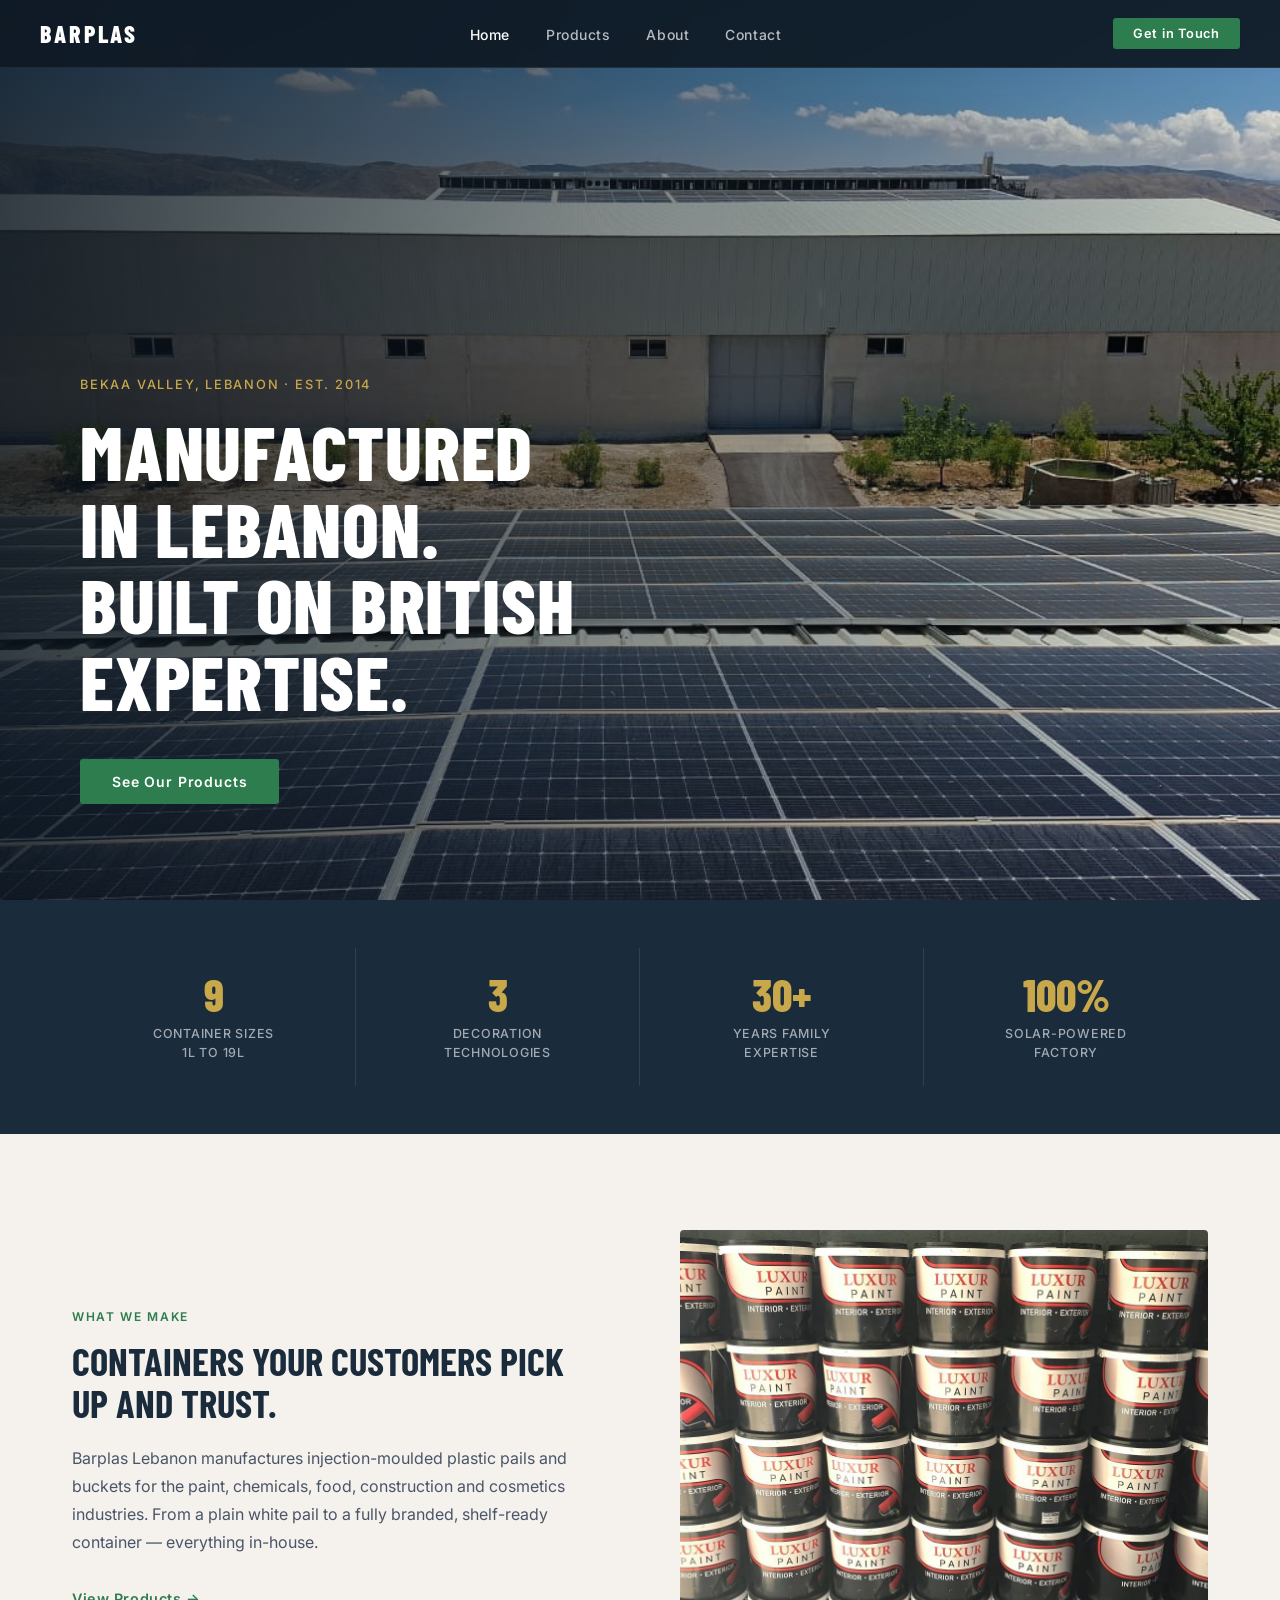
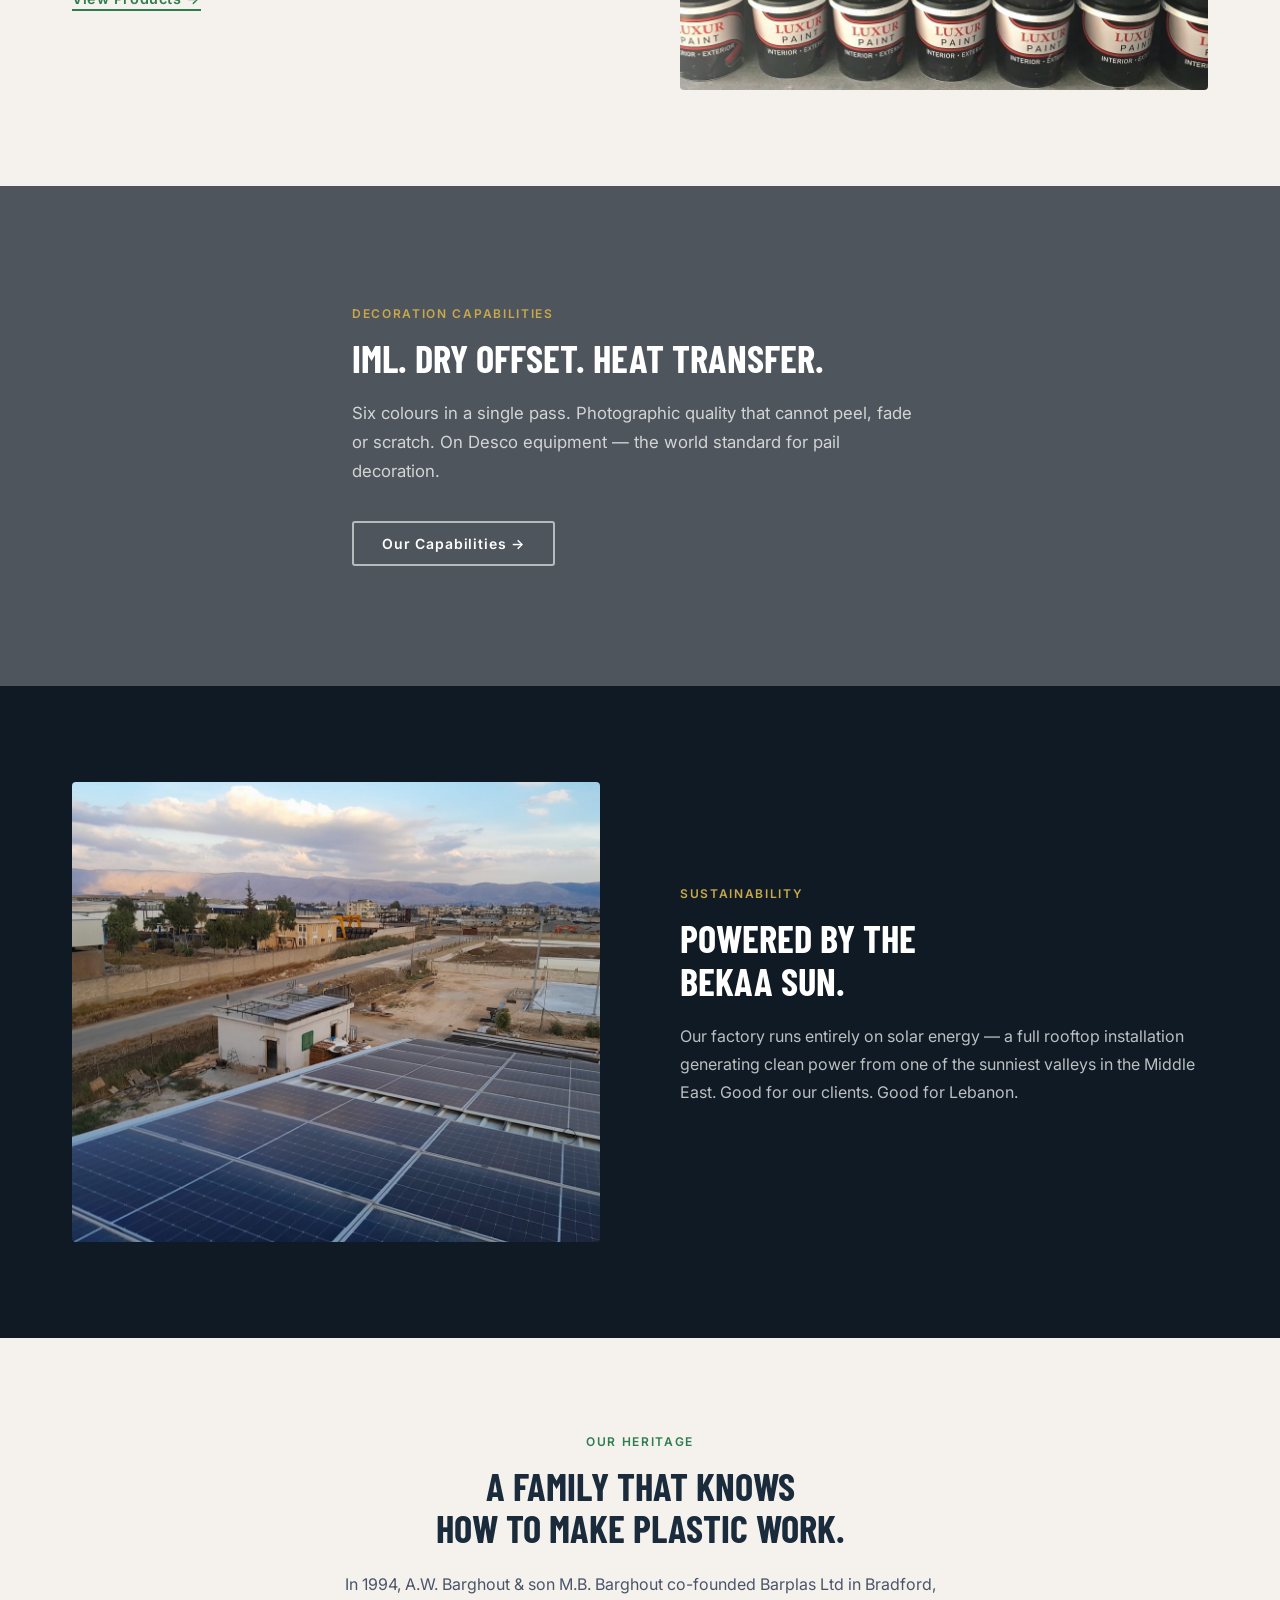
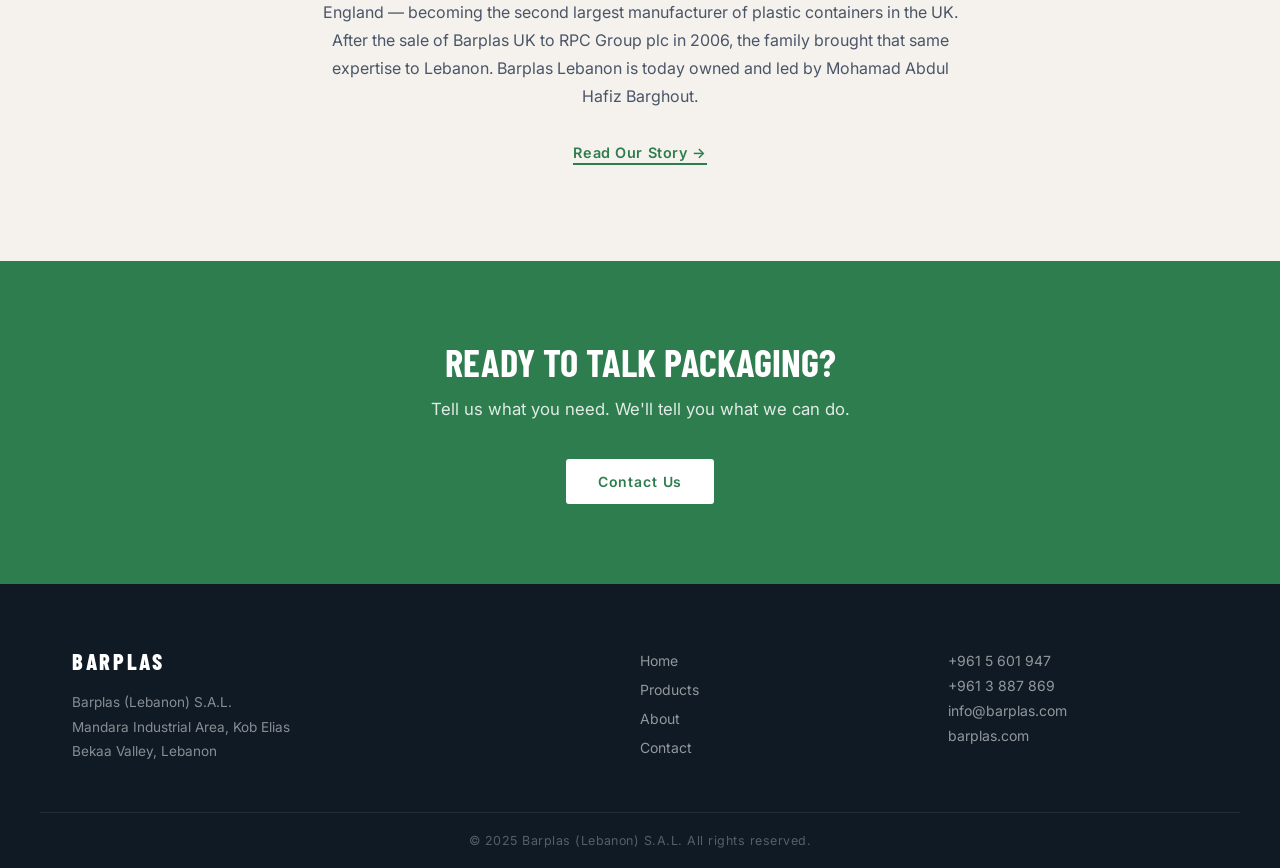
==== index.html @ 3b6a8832 "Initial deploy — Barplas Lebanon static site" ====
<!DOCTYPE html>
<html lang="en">
<head>
  <meta charset="UTF-8">
  <meta name="viewport" content="width=device-width, initial-scale=1.0">
  <title>Barplas Lebanon — Plastic Packaging Manufacturer</title>
  <meta name="description" content="Barplas Lebanon manufactures injection-moulded plastic pails and buckets for the paint, chemicals, food and construction industries. Bekaa Valley, Lebanon.">
  <link rel="preconnect" href="https://fonts.googleapis.com">
  <link href="https://fonts.googleapis.com/css2?family=Barlow+Condensed:wght@400;600;700;800&family=Inter:wght@300;400;500;600&display=swap" rel="stylesheet">
  <link rel="stylesheet" href="style.css">
</head>
<body>

  <!-- NAV -->
  <nav class="nav">
    <a href="index.html" class="nav-logo">BARPLAS</a>
    <ul class="nav-links">
      <li><a href="index.html" class="active">Home</a></li>
      <li><a href="products.html">Products</a></li>
      <li><a href="about.html">About</a></li>
      <li><a href="contact.html">Contact</a></li>
    </ul>
    <a href="contact.html" class="nav-cta">Get in Touch</a>
  </nav>

  <!-- HERO -->
  <section class="hero" style="background-image: url('factory-exterior.jpeg');">
    <div class="hero-overlay"></div>
    <div class="hero-content">
      <p class="hero-eyebrow">Bekaa Valley, Lebanon · Est. 2014</p>
      <h1 class="hero-headline">Manufactured<br>in Lebanon.<br>Built on British<br>expertise.</h1>
      <a href="products.html" class="btn-primary">See Our Products</a>
    </div>
  </section>

  <!-- INTRO STRIP -->
  <section class="intro-strip">
    <div class="container intro-grid">
      <div class="intro-stat">
        <span class="stat-number">9</span>
        <span class="stat-label">Container sizes<br>1L to 19L</span>
      </div>
      <div class="intro-stat">
        <span class="stat-number">3</span>
        <span class="stat-label">Decoration<br>technologies</span>
      </div>
      <div class="intro-stat">
        <span class="stat-number">30+</span>
        <span class="stat-label">Years family<br>expertise</span>
      </div>
      <div class="intro-stat">
        <span class="stat-number">100%</span>
        <span class="stat-label">Solar-powered<br>factory</span>
      </div>
    </div>
  </section>

  <!-- WHAT WE MAKE -->
  <section class="section-light">
    <div class="container two-col">
      <div class="col-text">
        <p class="eyebrow">What We Make</p>
        <h2>Containers your customers pick up and trust.</h2>
        <p class="body-text">Barplas Lebanon manufactures injection-moulded plastic pails and buckets for the paint, chemicals, food, construction and cosmetics industries. From a plain white pail to a fully branded, shelf-ready container — everything in-house.</p>
        <a href="products.html" class="btn-secondary">View Products →</a>
      </div>
      <div class="col-image">
        <img src="luxur-wall.png" alt="Luxur Paint branded pails — Barplas Lebanon">
      </div>
    </div>
  </section>

  <!-- FULL BLEED PRODUCT -->
  <section class="full-bleed" style="background-image: url('bekaa-panoramic.jpeg');">
    <div class="full-bleed-overlay"></div>
    <div class="full-bleed-content container">
      <p class="eyebrow eyebrow-light">Decoration Capabilities</p>
      <h2 class="headline-light">IML. Dry Offset. Heat Transfer.</h2>
      <p class="subline-light">Six colours in a single pass. Photographic quality that cannot peel, fade or scratch. On Desco equipment — the world standard for pail decoration.</p>
      <a href="products.html" class="btn-outline">Our Capabilities →</a>
    </div>
  </section>

  <!-- GREEN ENERGY -->
  <section class="section-dark">
    <div class="container two-col two-col-reverse">
      <div class="col-text">
        <p class="eyebrow eyebrow-green">Sustainability</p>
        <h2 class="headline-light">Powered by the<br>Bekaa sun.</h2>
        <p class="body-text body-light">Our factory runs entirely on solar energy — a full rooftop installation generating clean power from one of the sunniest valleys in the Middle East. Good for our clients. Good for Lebanon.</p>
      </div>
      <div class="col-image">
        <img src="solar-dusk.jpeg" alt="Solar panels on Barplas Lebanon factory roof">
      </div>
    </div>
  </section>

  <!-- HERITAGE -->
  <section class="section-light">
    <div class="container heritage-block">
      <p class="eyebrow">Our Heritage</p>
      <h2>A family that knows<br>how to make plastic work.</h2>
      <p class="body-text heritage-text">In 1994, A.W. Barghout & son M.B. Barghout co-founded Barplas Ltd in Bradford, England — becoming the second largest manufacturer of plastic containers in the UK. After the sale of Barplas UK to RPC Group plc in 2006, the family brought that same expertise to Lebanon. Barplas Lebanon is today owned and led by Mohamad Abdul Hafiz Barghout.</p>
      <a href="about.html" class="btn-secondary">Read Our Story →</a>
    </div>
  </section>

  <!-- CONTACT CTA -->
  <section class="cta-section">
    <div class="container cta-inner">
      <h2 class="headline-light">Ready to talk packaging?</h2>
      <p class="subline-light">Tell us what you need. We'll tell you what we can do.</p>
      <a href="contact.html" class="btn-primary">Contact Us</a>
    </div>
  </section>

  <!-- FOOTER -->
  <footer class="footer">
    <div class="container footer-inner">
      <div class="footer-brand">
        <span class="footer-logo">BARPLAS</span>
        <p>Barplas (Lebanon) S.A.L.<br>Mandara Industrial Area, Kob Elias<br>Bekaa Valley, Lebanon</p>
      </div>
      <div class="footer-links">
        <a href="index.html">Home</a>
        <a href="products.html">Products</a>
        <a href="about.html">About</a>
        <a href="contact.html">Contact</a>
      </div>
      <div class="footer-contact">
        <p>+961 5 601 947</p>
        <p>+961 3 887 869</p>
        <p><a href="mailto:info@barplas.com">info@barplas.com</a></p>
        <p><a href="https://barplas.com">barplas.com</a></p>
      </div>
    </div>
    <div class="footer-bottom">
      <p>© 2025 Barplas (Lebanon) S.A.L. All rights reserved.</p>
    </div>
  </footer>

</body>
</html>
---- style.css ----
/* ============================================
   BARPLAS LEBANON — style.css
   ============================================ */

/* TOKENS */
:root {
  --navy:   #1A2B3C;
  --green:  #2E7D4F;
  --stone:  #F5F2ED;
  --gold:   #C8A84B;
  --white:  #FFFFFF;
  --grey:   #6B7280;
  --dark:   #0F1A24;

  --font-display: 'Barlow Condensed', sans-serif;
  --font-body:    'Inter', sans-serif;

  --max-width: 1200px;
  --section-pad: 96px;
}

/* RESET */
*, *::before, *::after { box-sizing: border-box; margin: 0; padding: 0; }
html { scroll-behavior: smooth; }
body { font-family: var(--font-body); color: var(--navy); background: var(--white); }
img { display: block; width: 100%; height: 100%; object-fit: cover; }
a { text-decoration: none; color: inherit; }
ul { list-style: none; }

/* CONTAINER */
.container {
  max-width: var(--max-width);
  margin: 0 auto;
  padding: 0 32px;
}

/* ============================================
   NAV
   ============================================ */
.nav {
  position: fixed;
  top: 0; left: 0; right: 0;
  z-index: 100;
  display: flex;
  align-items: center;
  justify-content: space-between;
  padding: 0 40px;
  height: 68px;
  background: rgba(15, 26, 36, 0.92);
  backdrop-filter: blur(8px);
  border-bottom: 1px solid rgba(255,255,255,0.08);
}

.nav-logo {
  font-family: var(--font-display);
  font-weight: 800;
  font-size: 1.5rem;
  letter-spacing: 0.12em;
  color: var(--white);
}

.nav-links {
  display: flex;
  gap: 36px;
}

.nav-links a {
  font-size: 0.875rem;
  font-weight: 500;
  color: rgba(255,255,255,0.7);
  letter-spacing: 0.04em;
  transition: color 0.2s;
}

.nav-links a:hover,
.nav-links a.active {
  color: var(--white);
}

.nav-cta {
  font-size: 0.8rem;
  font-weight: 600;
  letter-spacing: 0.06em;
  color: var(--white);
  background: var(--green);
  padding: 8px 20px;
  border-radius: 3px;
  transition: background 0.2s;
}

.nav-cta:hover { background: #256840; }

/* ============================================
   HERO
   ============================================ */
.hero {
  position: relative;
  height: 100vh;
  min-height: 640px;
  background-size: cover;
  background-position: center;
  display: flex;
  align-items: flex-end;
  padding-bottom: 96px;
}

.hero-overlay {
  position: absolute;
  inset: 0;
  background: linear-gradient(
    to right,
    rgba(10, 20, 30, 0.82) 0%,
    rgba(10, 20, 30, 0.4) 60%,
    rgba(10, 20, 30, 0.1) 100%
  );
}

.hero-content {
  position: relative;
  z-index: 1;
  padding-left: 80px;
  max-width: 640px;
}

.hero-eyebrow {
  font-size: 0.8rem;
  font-weight: 500;
  letter-spacing: 0.14em;
  text-transform: uppercase;
  color: var(--gold);
  margin-bottom: 20px;
}

.hero-headline {
  font-family: var(--font-display);
  font-weight: 800;
  font-size: clamp(3rem, 6vw, 5.5rem);
  line-height: 1.0;
  color: var(--white);
  text-transform: uppercase;
  letter-spacing: 0.01em;
  margin-bottom: 40px;
}

/* ============================================
   BUTTONS
   ============================================ */
.btn-primary {
  display: inline-block;
  background: var(--green);
  color: var(--white);
  font-size: 0.875rem;
  font-weight: 600;
  letter-spacing: 0.06em;
  padding: 14px 32px;
  border-radius: 3px;
  transition: background 0.2s;
}
.btn-primary:hover { background: #256840; }

.btn-secondary {
  display: inline-block;
  color: var(--green);
  font-size: 0.9rem;
  font-weight: 600;
  letter-spacing: 0.04em;
  border-bottom: 2px solid var(--green);
  padding-bottom: 2px;
  transition: color 0.2s, border-color 0.2s;
}
.btn-secondary:hover { color: #256840; border-color: #256840; }

.btn-outline {
  display: inline-block;
  color: var(--white);
  font-size: 0.875rem;
  font-weight: 600;
  letter-spacing: 0.06em;
  border: 2px solid rgba(255,255,255,0.6);
  padding: 12px 28px;
  border-radius: 3px;
  transition: border-color 0.2s, background 0.2s;
}
.btn-outline:hover { border-color: var(--white); background: rgba(255,255,255,0.1); }

/* ============================================
   INTRO STRIP
   ============================================ */
.intro-strip {
  background: var(--navy);
  padding: 48px 0;
}

.intro-grid {
  display: grid;
  grid-template-columns: repeat(4, 1fr);
  gap: 0;
}

.intro-stat {
  display: flex;
  flex-direction: column;
  align-items: center;
  padding: 24px;
  border-right: 1px solid rgba(255,255,255,0.1);
  text-align: center;
}
.intro-stat:last-child { border-right: none; }

.stat-number {
  font-family: var(--font-display);
  font-weight: 800;
  font-size: 2.8rem;
  color: var(--gold);
  line-height: 1;
  margin-bottom: 8px;
}

.stat-label {
  font-size: 0.78rem;
  font-weight: 500;
  color: rgba(255,255,255,0.6);
  letter-spacing: 0.06em;
  text-transform: uppercase;
  line-height: 1.5;
}

/* ============================================
   SECTIONS
   ============================================ */
.section-light {
  background: var(--stone);
  padding: var(--section-pad) 0;
}

.section-dark {
  background: var(--dark);
  padding: var(--section-pad) 0;
}

.two-col {
  display: grid;
  grid-template-columns: 1fr 1fr;
  gap: 80px;
  align-items: center;
}

.two-col-reverse { direction: rtl; }
.two-col-reverse > * { direction: ltr; }

.col-image {
  height: 460px;
  border-radius: 4px;
  overflow: hidden;
}

.eyebrow {
  font-size: 0.75rem;
  font-weight: 600;
  letter-spacing: 0.14em;
  text-transform: uppercase;
  color: var(--green);
  margin-bottom: 16px;
}

.eyebrow-green { color: var(--gold); }
.eyebrow-light { color: var(--gold); }

h2 {
  font-family: var(--font-display);
  font-weight: 700;
  font-size: clamp(1.8rem, 3vw, 2.8rem);
  line-height: 1.1;
  color: var(--navy);
  margin-bottom: 20px;
  text-transform: uppercase;
}

.headline-light { color: var(--white); }

.body-text {
  font-size: 1rem;
  line-height: 1.75;
  color: #4A5568;
  margin-bottom: 32px;
}

.body-light { color: rgba(255,255,255,0.72); }

/* ============================================
   FULL BLEED
   ============================================ */
.full-bleed {
  position: relative;
  padding: 120px 0;
  background-size: cover;
  background-position: center;
  background-attachment: fixed;
}

.full-bleed-overlay {
  position: absolute;
  inset: 0;
  background: rgba(10, 20, 30, 0.72);
}

.full-bleed-content {
  position: relative;
  z-index: 1;
  max-width: 640px;
}

.subline-light {
  font-size: 1.05rem;
  line-height: 1.7;
  color: rgba(255,255,255,0.75);
  margin-bottom: 36px;
}

/* ============================================
   HERITAGE
   ============================================ */
.heritage-block {
  max-width: 760px;
  text-align: center;
  margin: 0 auto;
}

.heritage-text {
  max-width: 640px;
  margin: 0 auto 32px;
}

/* ============================================
   CTA SECTION
   ============================================ */
.cta-section {
  background: var(--green);
  padding: 80px 0;
}

.cta-inner {
  text-align: center;
}

.cta-inner h2 { color: var(--white); margin-bottom: 12px; }
.cta-inner .subline-light { margin-bottom: 36px; color: rgba(255,255,255,0.85); }
.cta-section .btn-primary {
  background: var(--white);
  color: var(--green);
}
.cta-section .btn-primary:hover { background: var(--stone); }

/* ============================================
   FOOTER
   ============================================ */
.footer {
  background: var(--dark);
  padding: 64px 0 0;
}

.footer-inner {
  display: grid;
  grid-template-columns: 2fr 1fr 1fr;
  gap: 48px;
  padding-bottom: 48px;
  border-bottom: 1px solid rgba(255,255,255,0.08);
}

.footer-logo {
  display: block;
  font-family: var(--font-display);
  font-weight: 800;
  font-size: 1.4rem;
  letter-spacing: 0.12em;
  color: var(--white);
  margin-bottom: 16px;
}

.footer-brand p {
  font-size: 0.85rem;
  line-height: 1.8;
  color: rgba(255,255,255,0.5);
}

.footer-links {
  display: flex;
  flex-direction: column;
  gap: 12px;
  padding-top: 4px;
}

.footer-links a {
  font-size: 0.875rem;
  color: rgba(255,255,255,0.55);
  transition: color 0.2s;
}
.footer-links a:hover { color: var(--white); }

.footer-contact {
  padding-top: 4px;
}

.footer-contact p {
  font-size: 0.875rem;
  color: rgba(255,255,255,0.55);
  margin-bottom: 8px;
}

.footer-contact a { color: rgba(255,255,255,0.55); transition: color 0.2s; }
.footer-contact a:hover { color: var(--white); }

.footer-bottom {
  padding: 20px 32px;
  text-align: center;
}

.footer-bottom p {
  font-size: 0.78rem;
  color: rgba(255,255,255,0.3);
  letter-spacing: 0.04em;
}

/* ============================================
   PAGE HEADER (inner pages)
   ============================================ */
.page-header {
  padding: 160px 0 80px;
  background: var(--navy);
  text-align: center;
}

.page-header h1 {
  font-family: var(--font-display);
  font-weight: 800;
  font-size: clamp(2.5rem, 5vw, 4rem);
  color: var(--white);
  text-transform: uppercase;
  letter-spacing: 0.04em;
  margin-bottom: 16px;
}

.page-header p {
  font-size: 1.05rem;
  color: rgba(255,255,255,0.65);
  max-width: 560px;
  margin: 0 auto;
  line-height: 1.7;
}

/* ============================================
   RESPONSIVE
   ============================================ */
@media (max-width: 900px) {
  .two-col { grid-template-columns: 1fr; gap: 40px; }
  .two-col-reverse { direction: ltr; }
  .col-image { height: 300px; }
  .intro-grid { grid-template-columns: repeat(2, 1fr); }
  .footer-inner { grid-template-columns: 1fr; gap: 32px; }
  .hero-content { padding-left: 32px; }
  .nav-links { display: none; }
}

@media (max-width: 600px) {
  .intro-grid { grid-template-columns: repeat(2, 1fr); }
  .container { padding: 0 20px; }
  :root { --section-pad: 64px; }
}
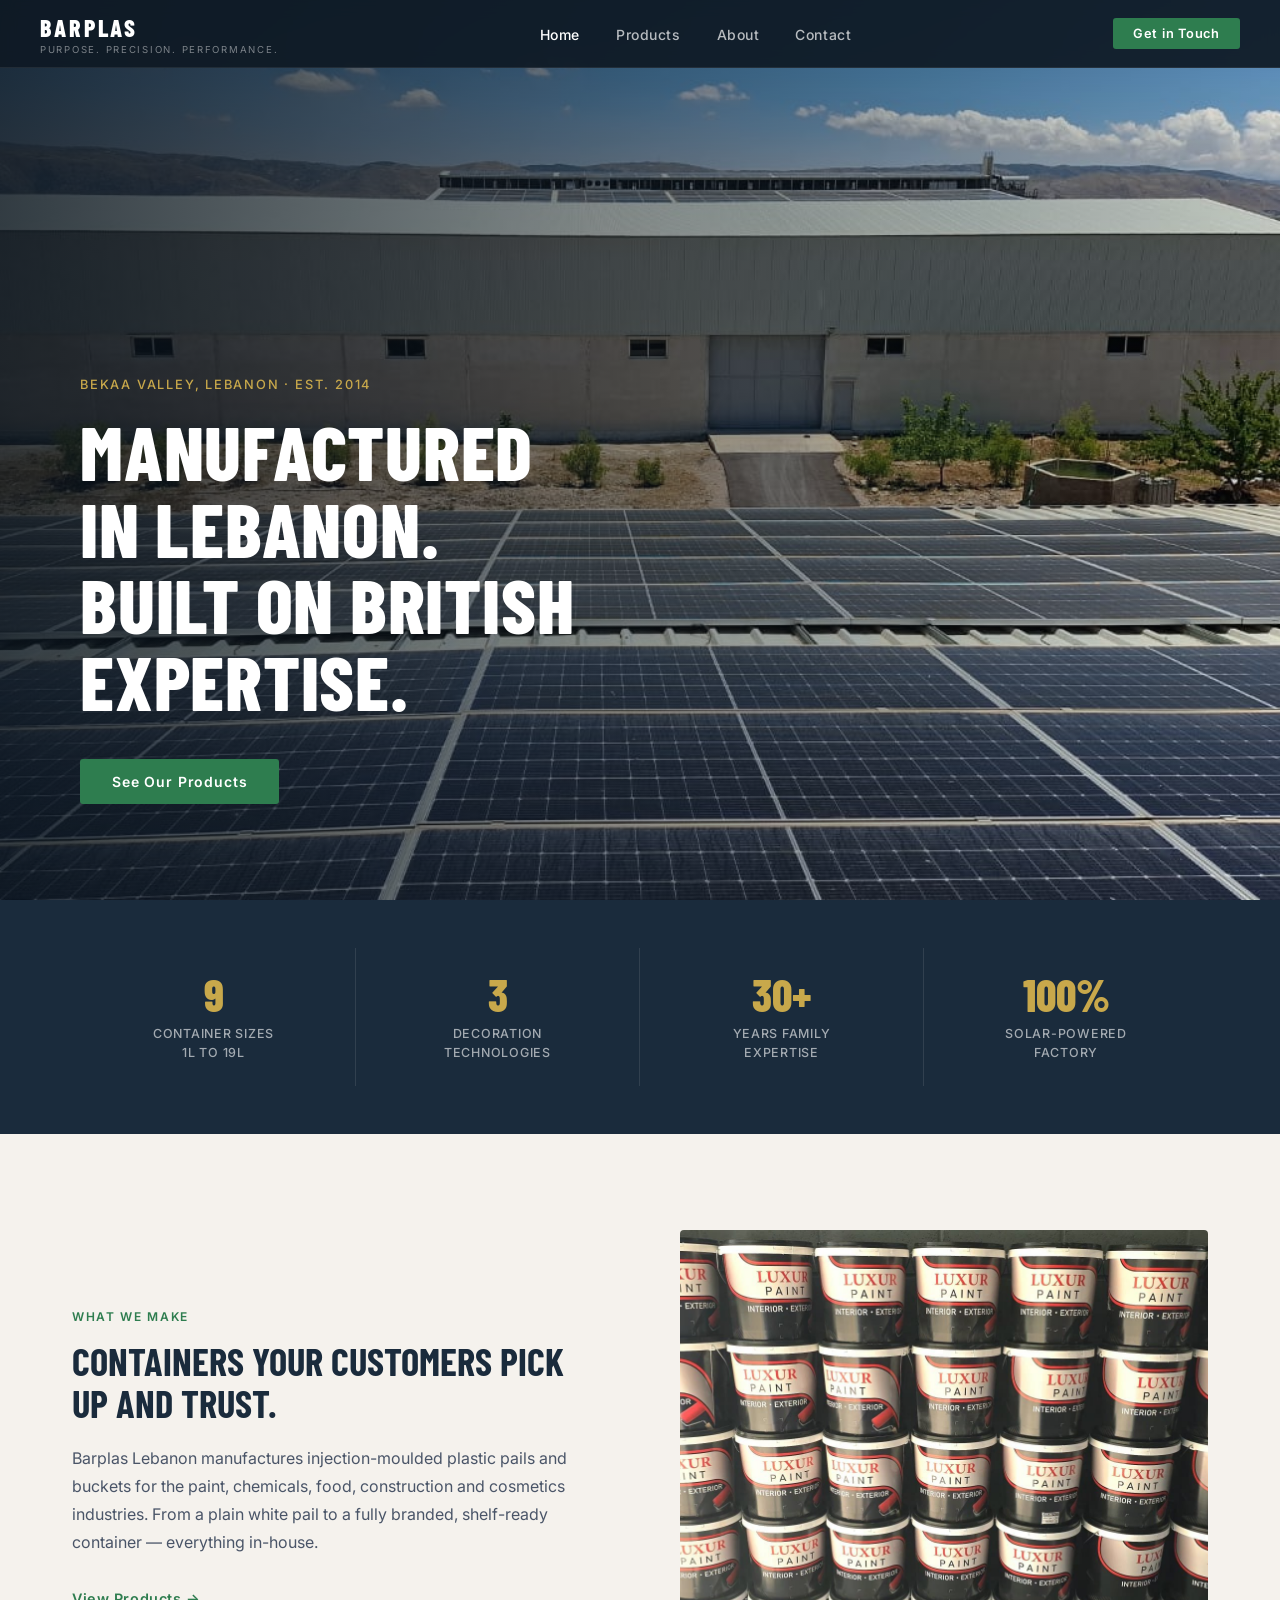
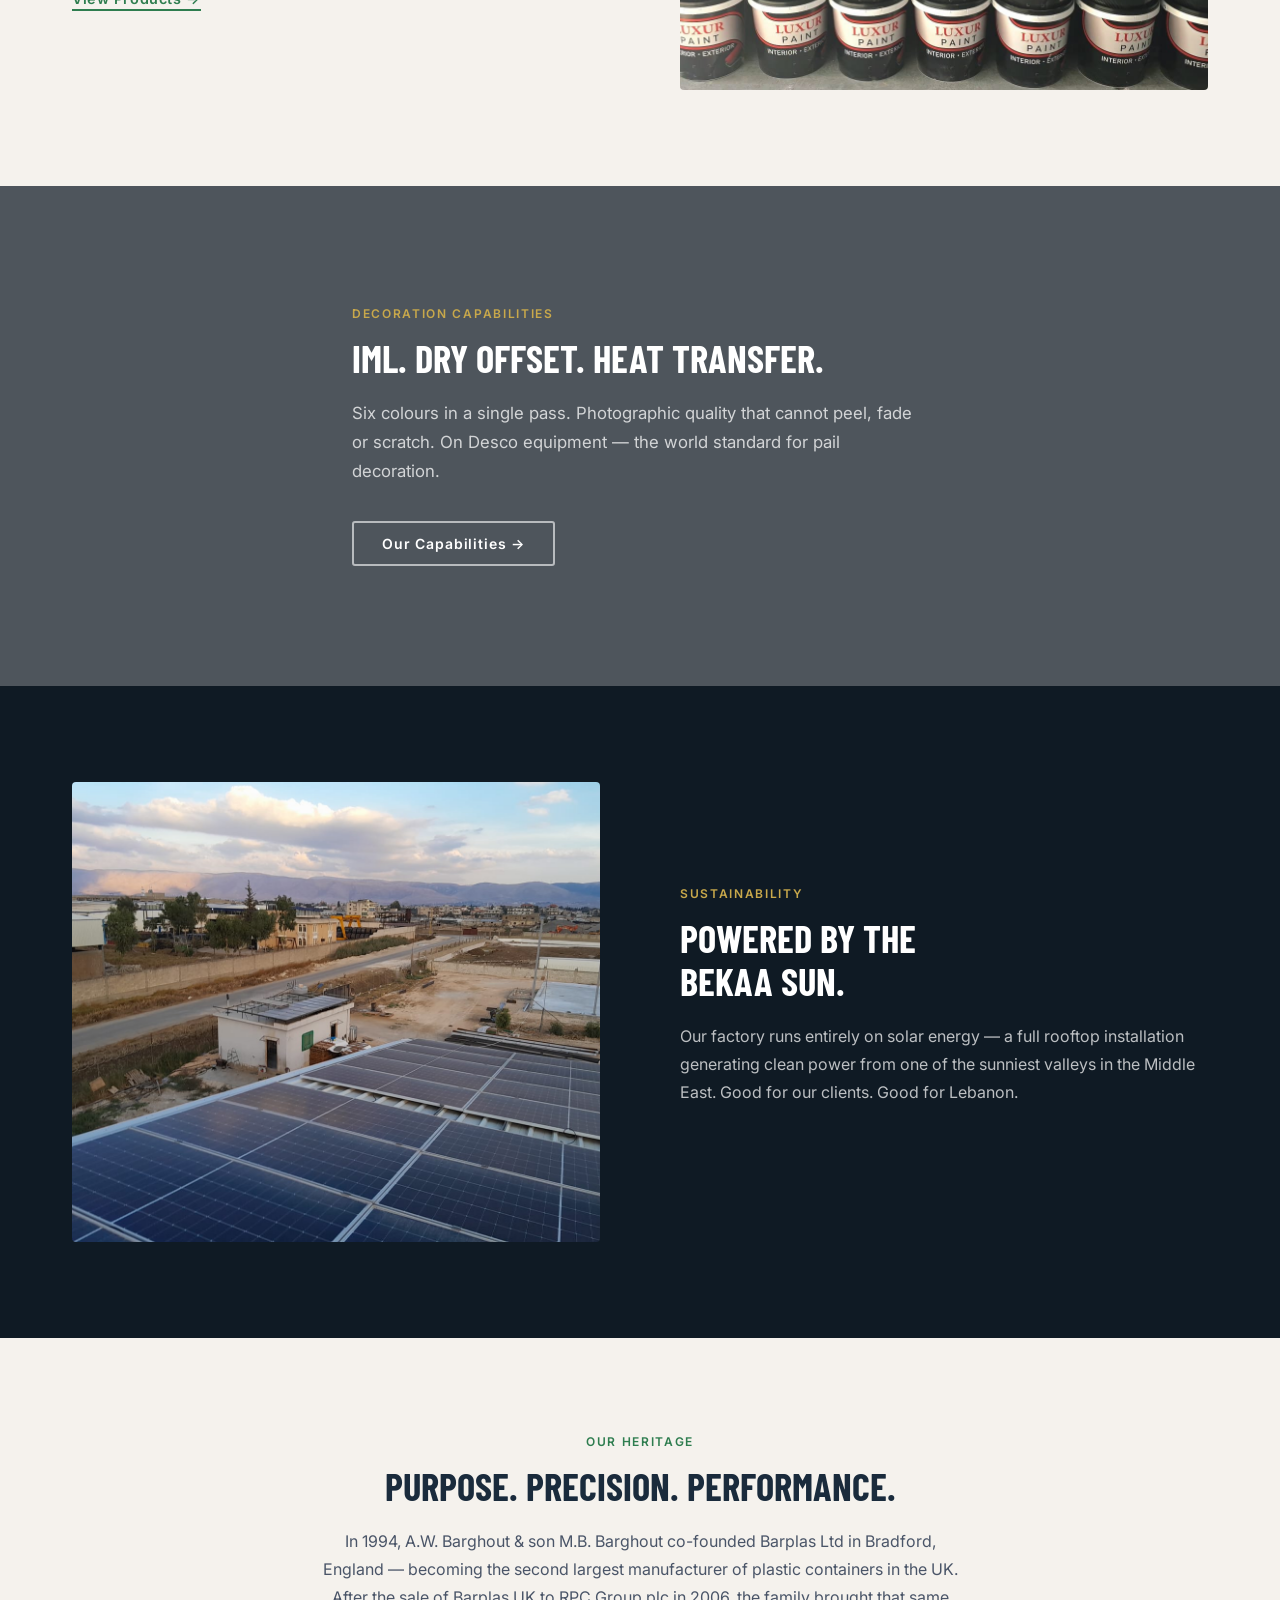
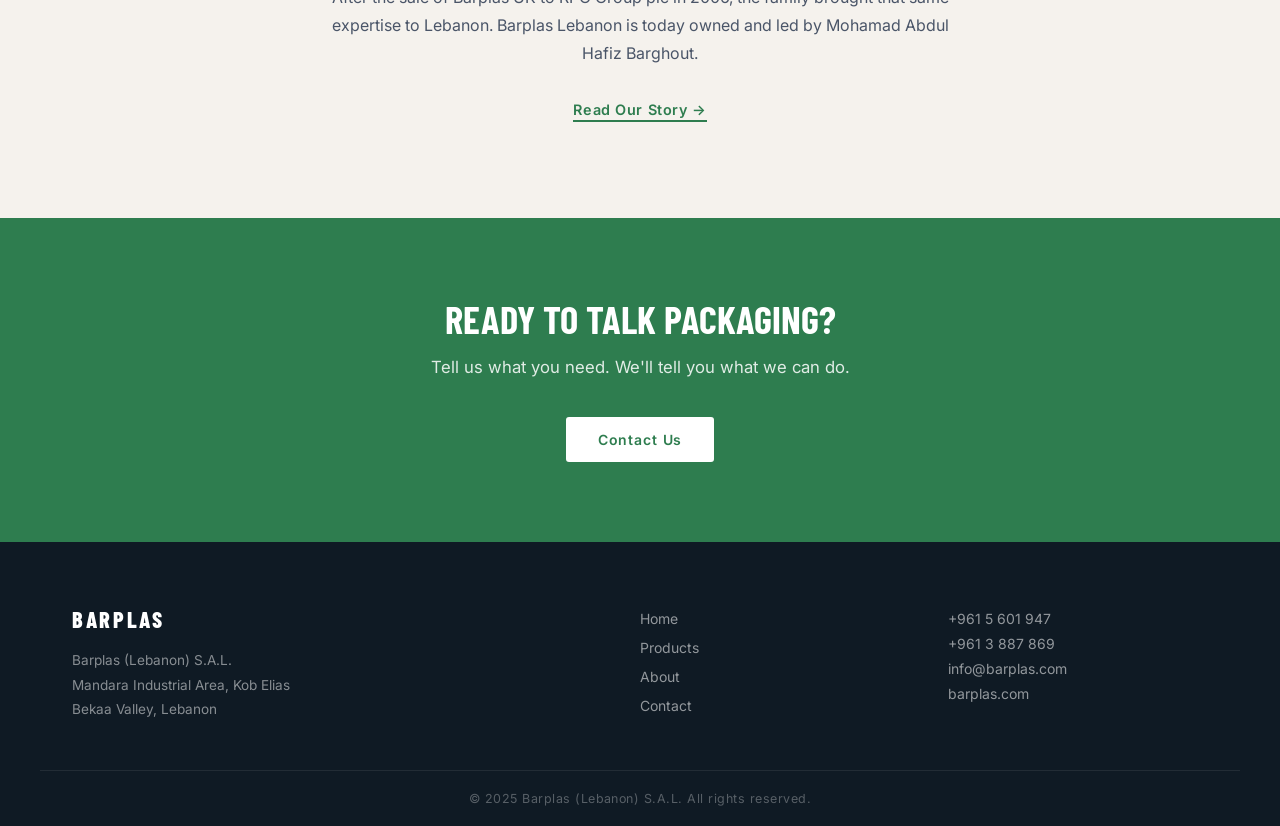
==== commit 345d931d: "Update index, style, and about pages (v2)" ====
--- a/index.html
+++ b/index.html
@@ -13,7 +13,7 @@
 
   <!-- NAV -->
   <nav class="nav">
-    <a href="index.html" class="nav-logo">BARPLAS</a>
+    <a href="index.html" class="nav-logo">BARPLAS <span class="nav-tagline">Purpose. Precision. Performance.</span></a>
     <ul class="nav-links">
       <li><a href="index.html" class="active">Home</a></li>
       <li><a href="products.html">Products</a></li>
@@ -99,7 +99,7 @@
   <section class="section-light">
     <div class="container heritage-block">
       <p class="eyebrow">Our Heritage</p>
-      <h2>A family that knows<br>how to make plastic work.</h2>
+      <h2>Purpose. Precision. Performance.</h2>
       <p class="body-text heritage-text">In 1994, A.W. Barghout & son M.B. Barghout co-founded Barplas Ltd in Bradford, England — becoming the second largest manufacturer of plastic containers in the UK. After the sale of Barplas UK to RPC Group plc in 2006, the family brought that same expertise to Lebanon. Barplas Lebanon is today owned and led by Mohamad Abdul Hafiz Barghout.</p>
       <a href="about.html" class="btn-secondary">Read Our Story →</a>
     </div>
--- a/style.css
+++ b/style.css
@@ -59,6 +59,17 @@
   color: var(--white);
 }
 
+.nav-tagline {
+  font-family: var(--font-body);
+  font-weight: 400;
+  font-size: 0.6rem;
+  letter-spacing: 0.18em;
+  color: rgba(255,255,255,0.45);
+  text-transform: uppercase;
+  display: block;
+  margin-top: 2px;
+}
+
 .nav-links {
   display: flex;
   gap: 36px;
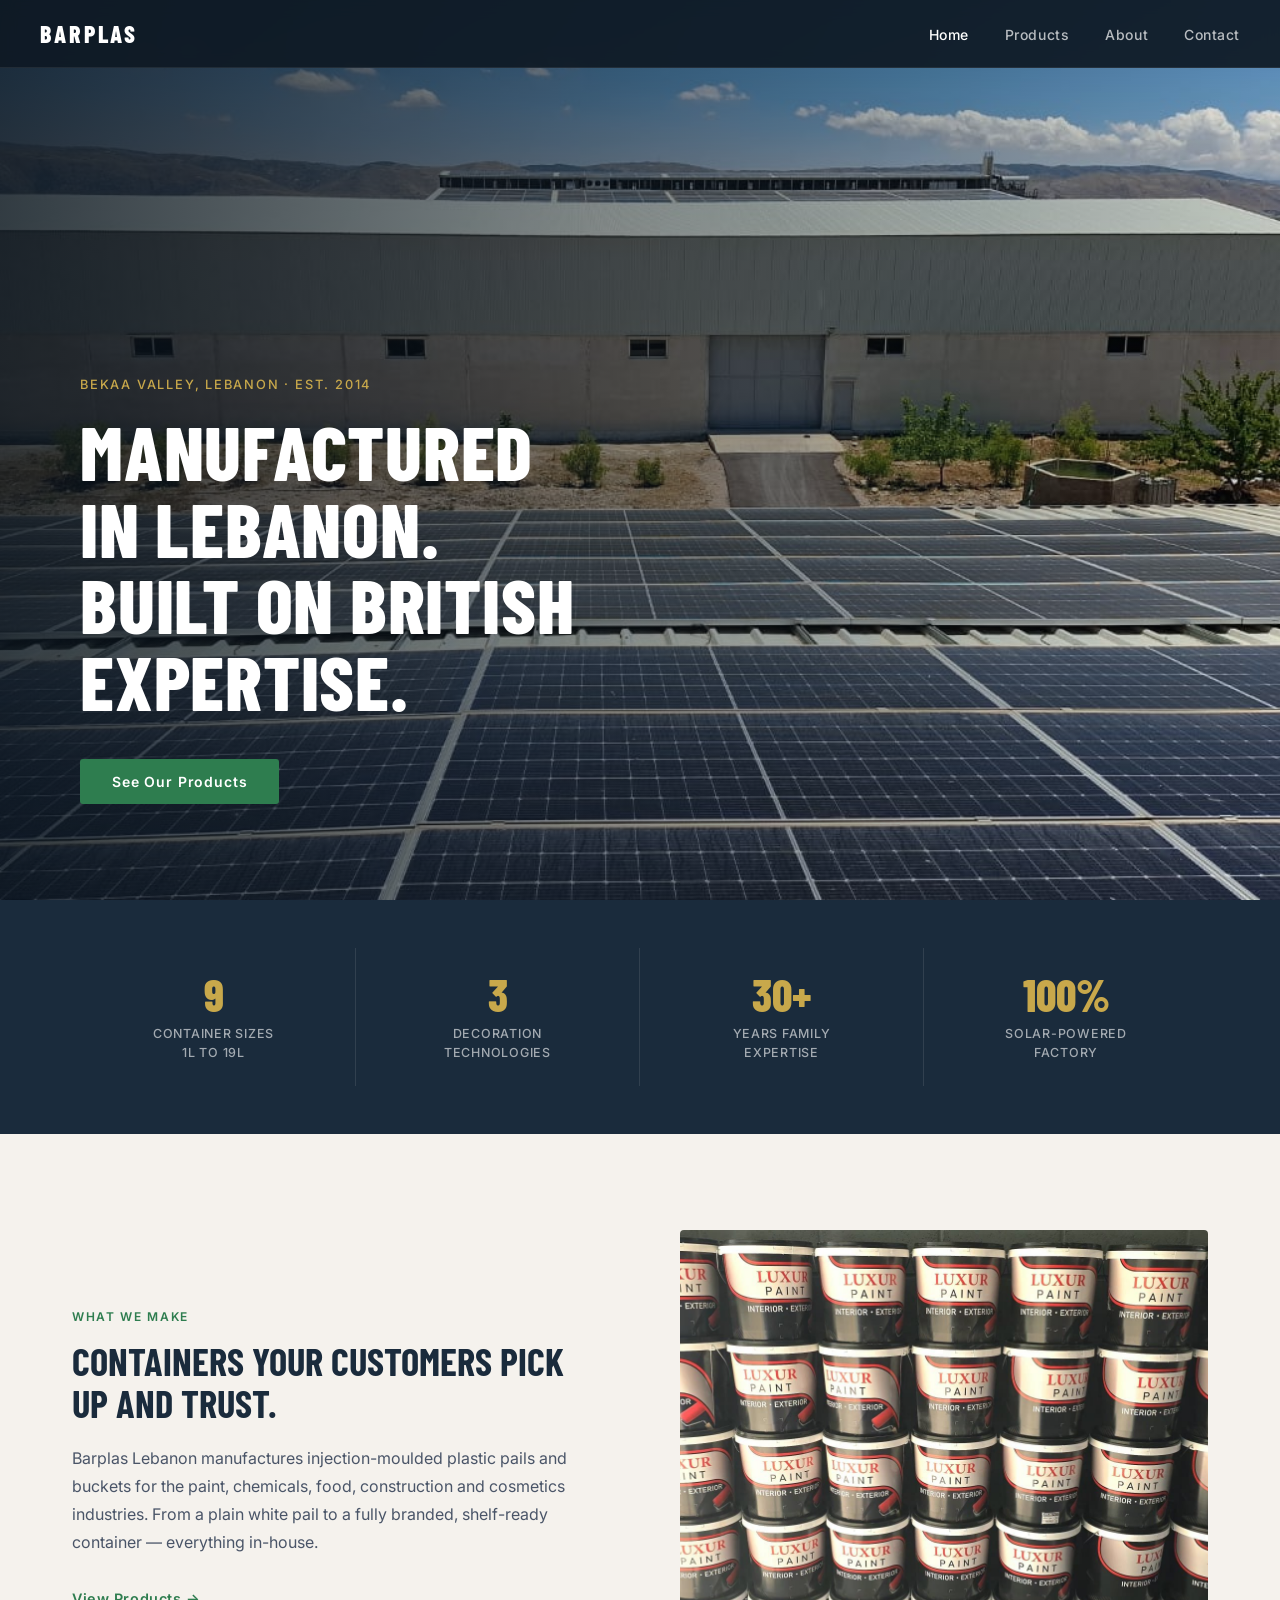
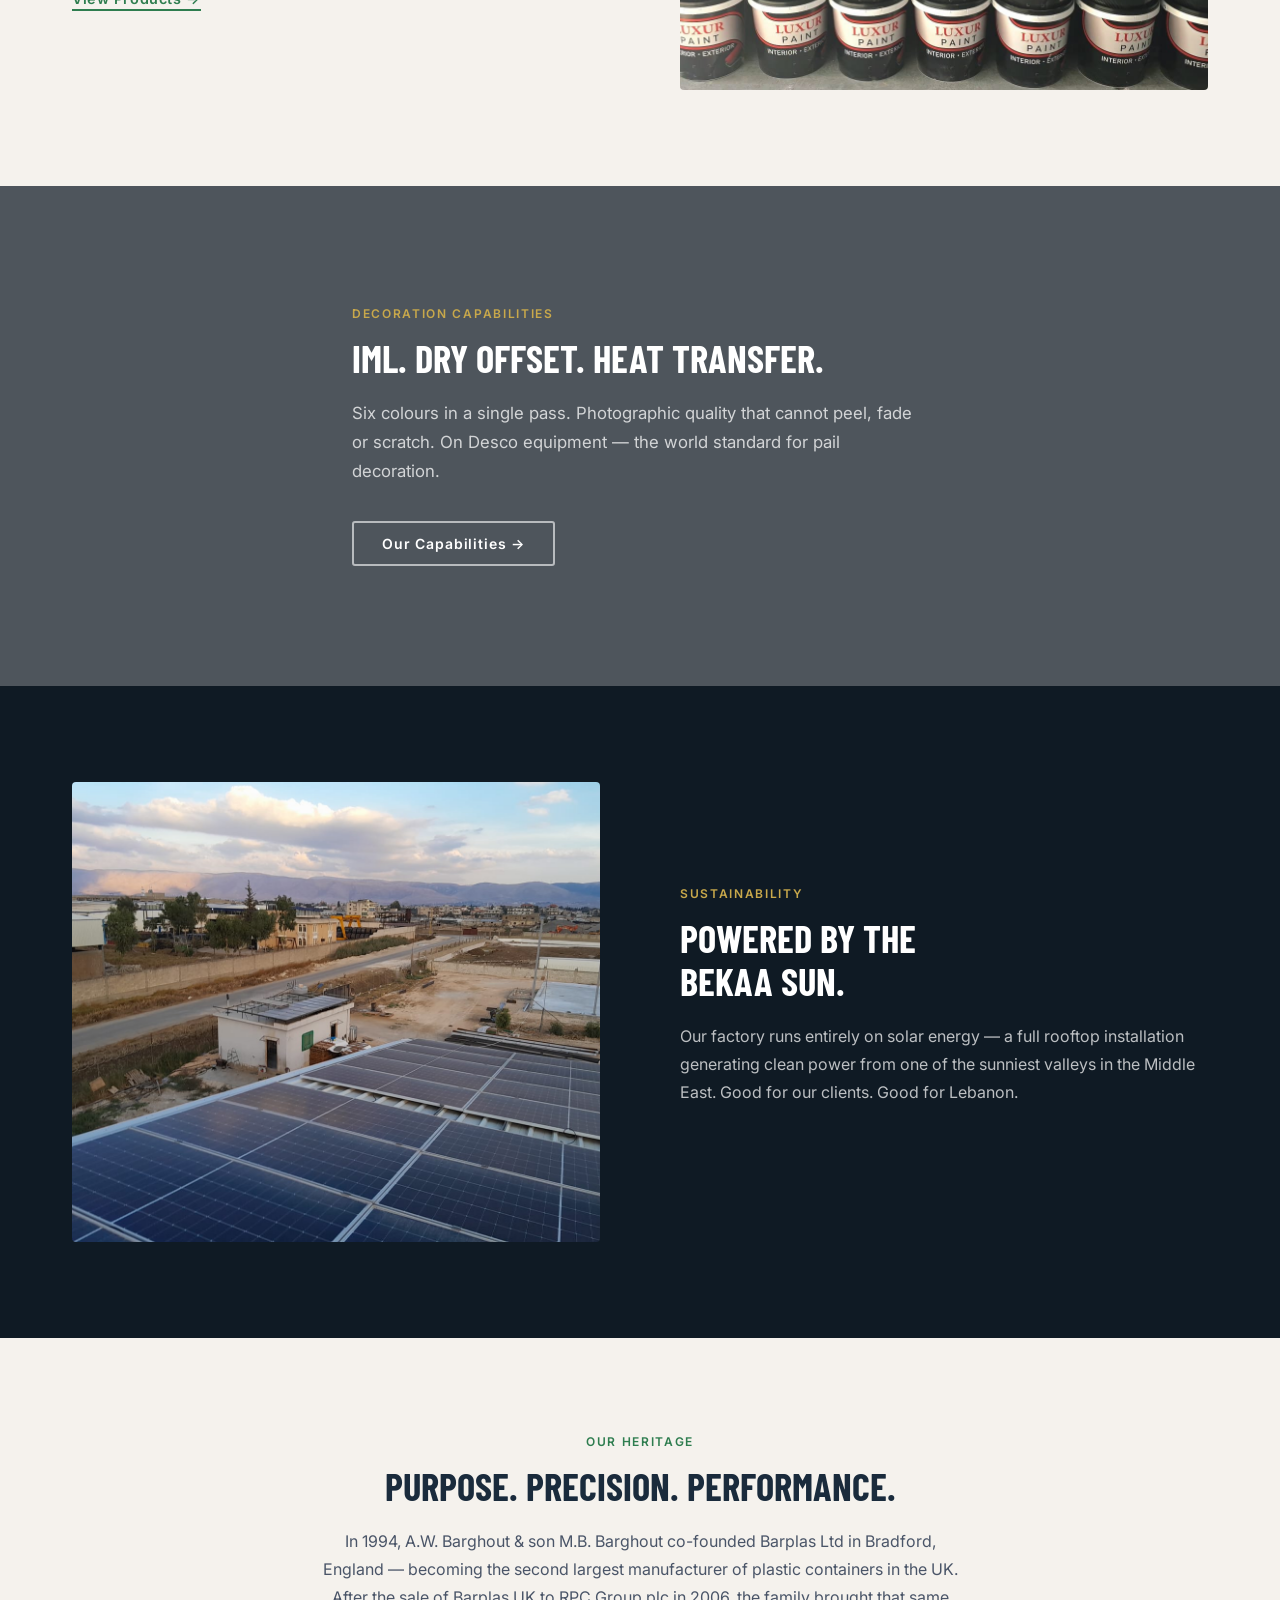
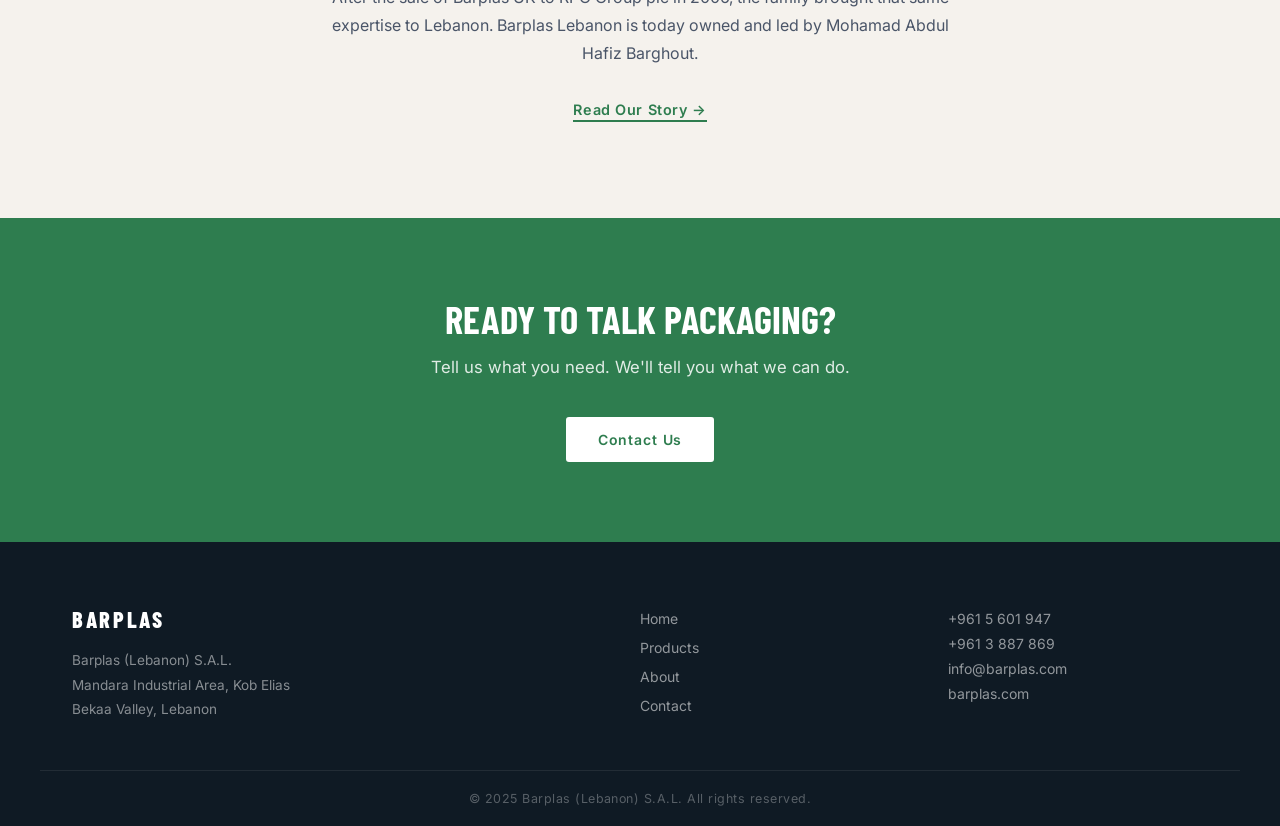
==== commit d154e453: "Update site files (v3)" ====
--- a/index.html
+++ b/index.html
@@ -13,14 +13,13 @@
 
   <!-- NAV -->
   <nav class="nav">
-    <a href="index.html" class="nav-logo">BARPLAS <span class="nav-tagline">Purpose. Precision. Performance.</span></a>
+    <a href="index.html" class="nav-logo">BARPLAS</a>
     <ul class="nav-links">
       <li><a href="index.html" class="active">Home</a></li>
       <li><a href="products.html">Products</a></li>
       <li><a href="about.html">About</a></li>
       <li><a href="contact.html">Contact</a></li>
     </ul>
-    <a href="contact.html" class="nav-cta">Get in Touch</a>
   </nav>
 
   <!-- HERO -->
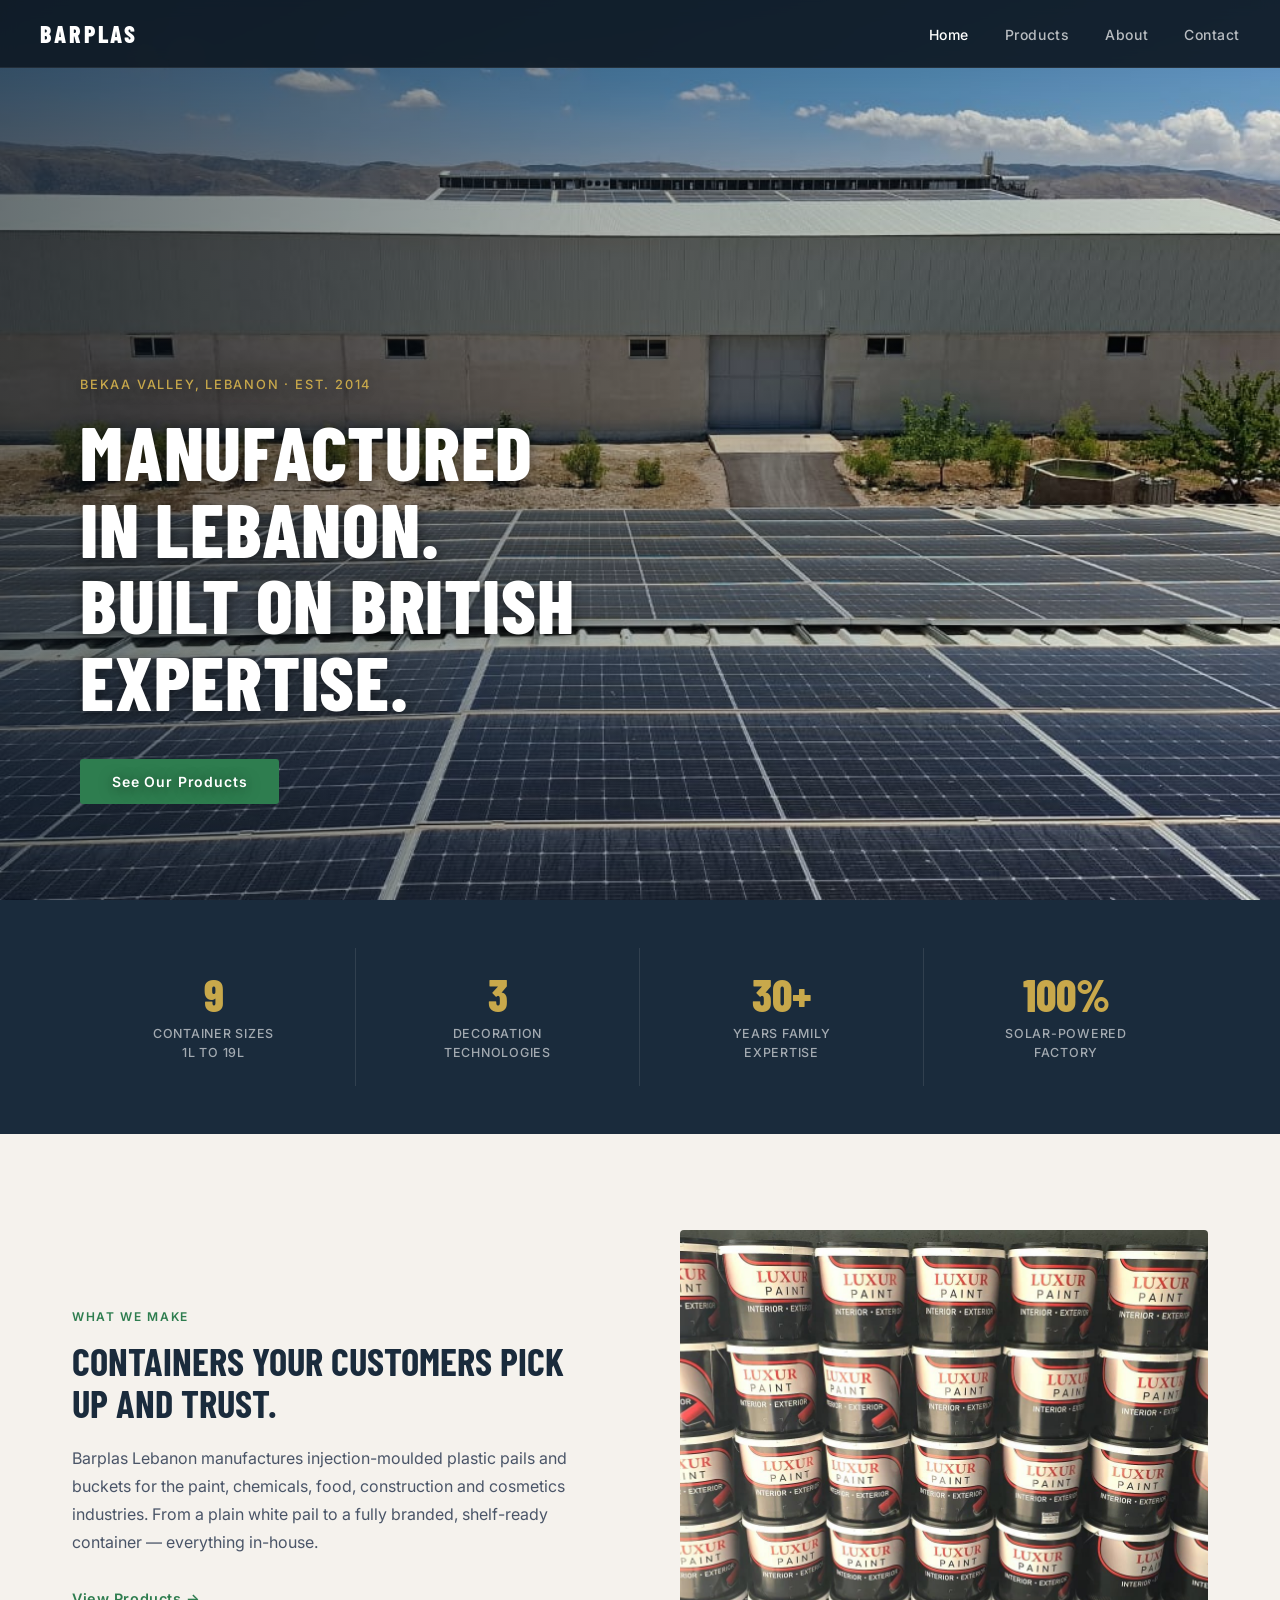
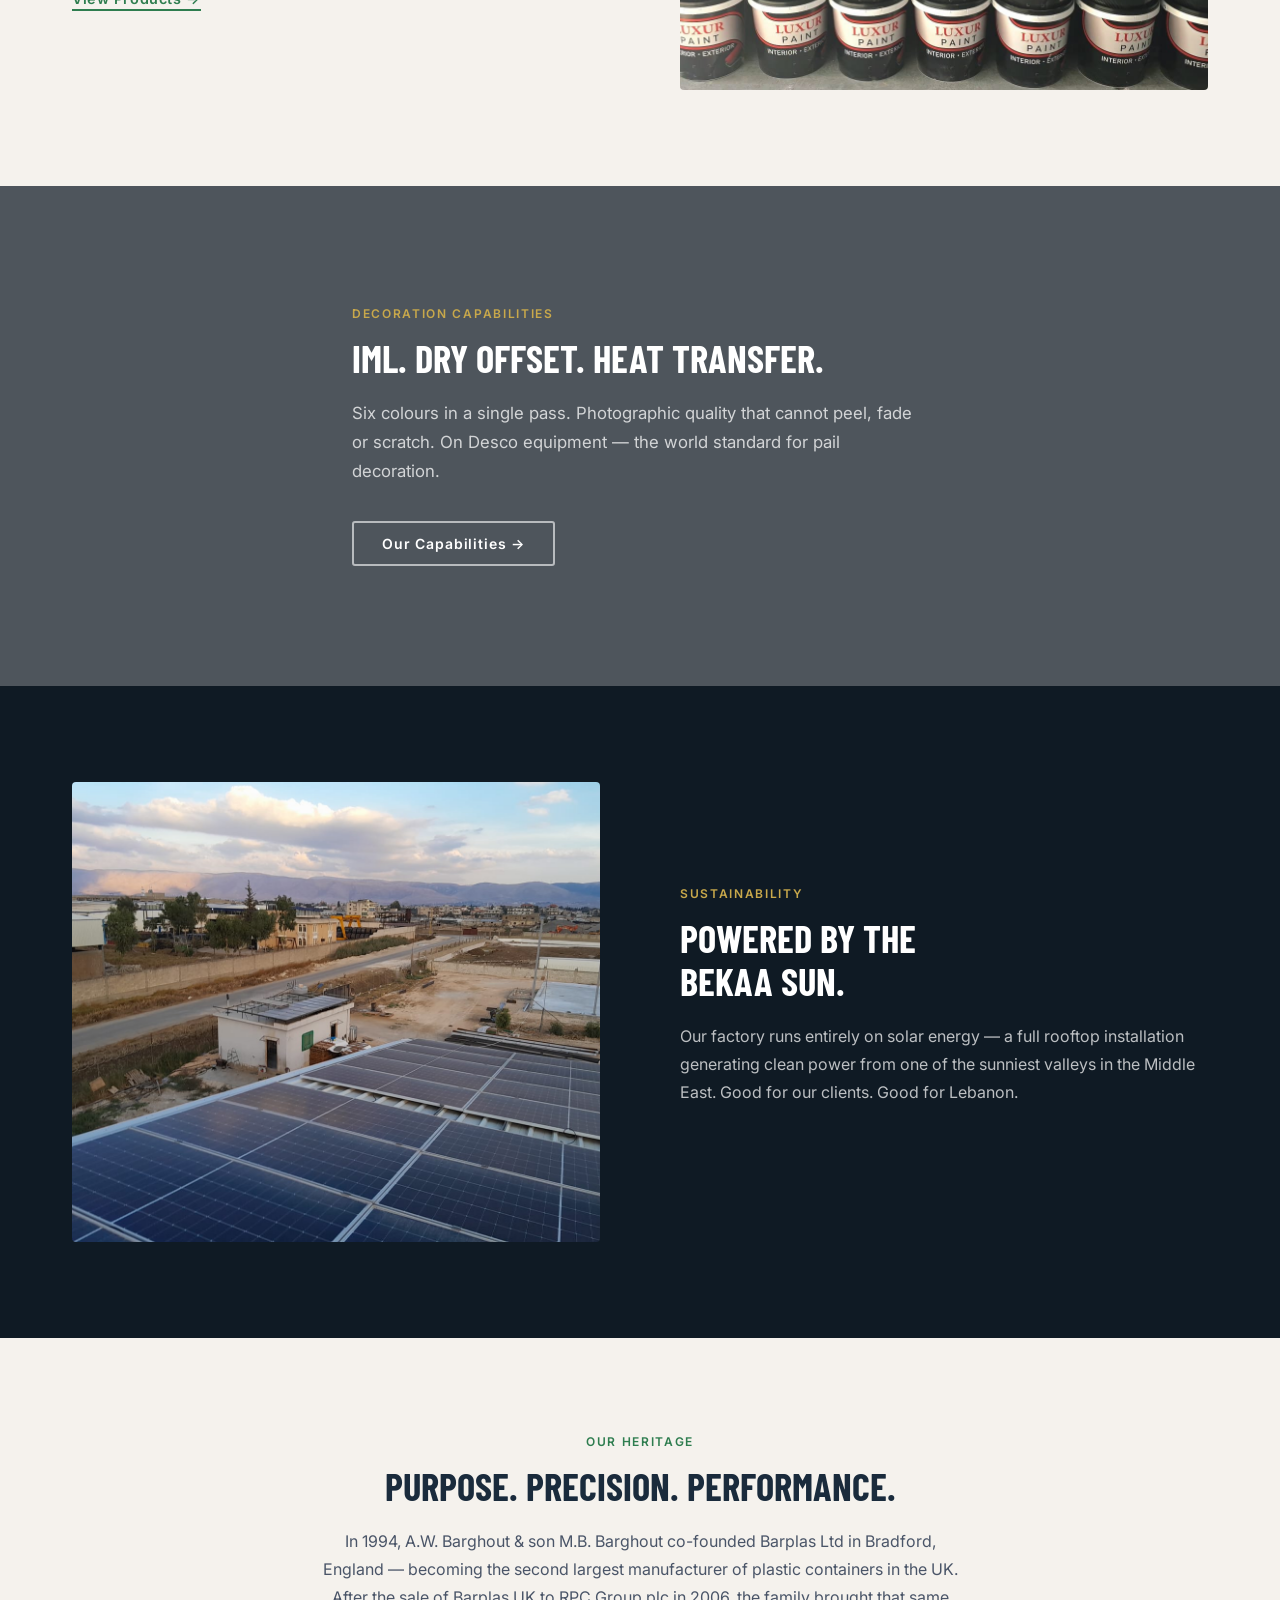
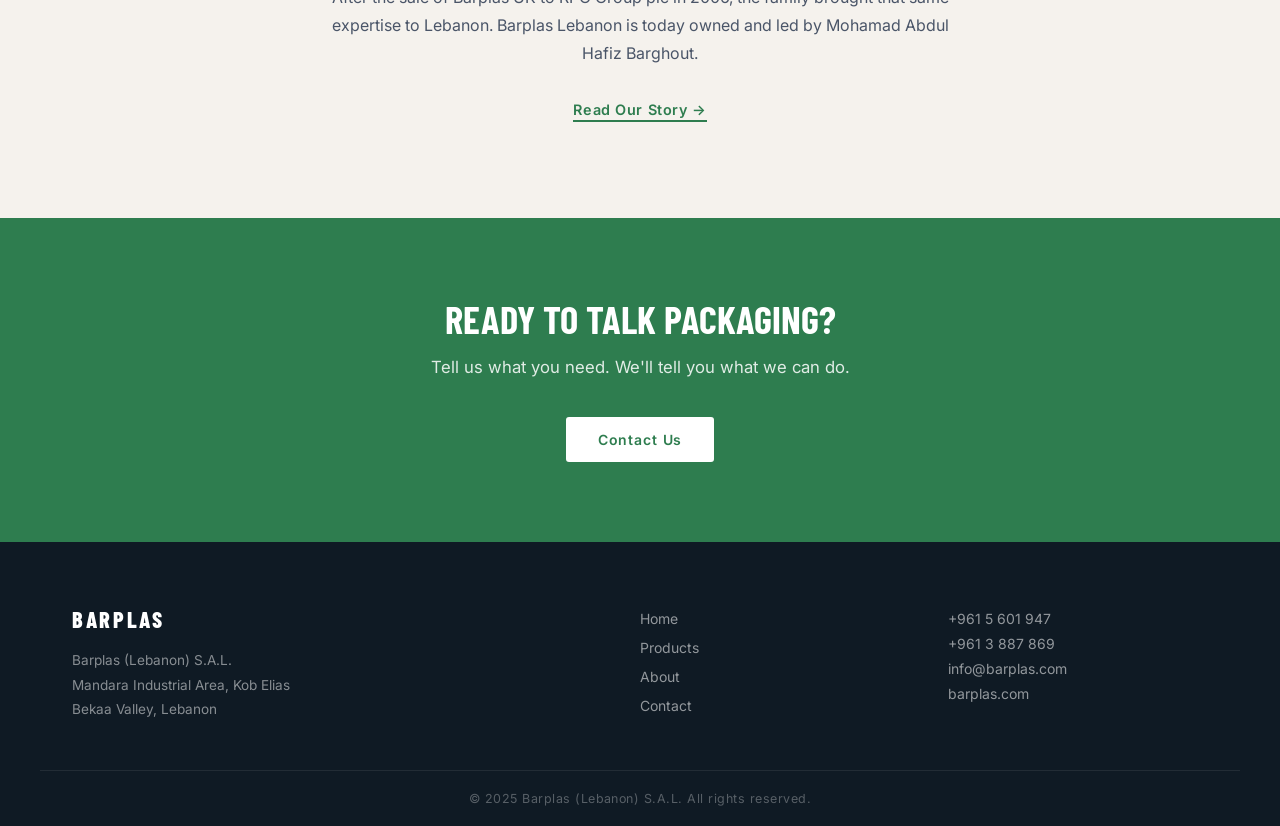
==== commit 1e2ca10b: "Update site files (v8)" ====
--- a/index.html
+++ b/index.html
@@ -14,7 +14,10 @@
   <!-- NAV -->
   <nav class="nav">
     <a href="index.html" class="nav-logo">BARPLAS</a>
-    <ul class="nav-links">
+    <button class="nav-toggle" aria-label="Toggle menu" aria-expanded="false" onclick="var o=this.classList.toggle('open');this.setAttribute('aria-expanded',o);document.getElementById('navLinks').classList.toggle('open')">
+      <span></span><span></span><span></span>
+    </button>
+    <ul class="nav-links" id="navLinks">
       <li><a href="index.html" class="active">Home</a></li>
       <li><a href="products.html">Products</a></li>
       <li><a href="about.html">About</a></li>
--- a/style.css
+++ b/style.css
@@ -101,6 +101,31 @@
 
 .nav-cta:hover { background: #256840; }
 
+/* Hamburger toggle — hidden on desktop, shown below 900px */
+.nav-toggle {
+  display: none;
+  flex-direction: column;
+  justify-content: center;
+  gap: 5px;
+  width: 44px;
+  height: 44px;
+  padding: 0;
+  background: none;
+  border: none;
+  cursor: pointer;
+}
+.nav-toggle span {
+  display: block;
+  width: 26px;
+  height: 2px;
+  background: var(--white);
+  margin: 0 auto;
+  transition: transform 0.25s, opacity 0.25s;
+}
+.nav-toggle.open span:nth-child(1) { transform: translateY(7px) rotate(45deg); }
+.nav-toggle.open span:nth-child(2) { opacity: 0; }
+.nav-toggle.open span:nth-child(3) { transform: translateY(-7px) rotate(-45deg); }
+
 /* ============================================
    HERO
    ============================================ */
@@ -120,9 +145,9 @@
   inset: 0;
   background: linear-gradient(
     to right,
-    rgba(10, 20, 30, 0.82) 0%,
-    rgba(10, 20, 30, 0.4) 60%,
-    rgba(10, 20, 30, 0.1) 100%
+    rgba(10, 20, 30, 0.58) 0%,
+    rgba(10, 20, 30, 0.28) 55%,
+    rgba(10, 20, 30, 0.06) 100%
   );
 }
 
@@ -131,6 +156,7 @@
   z-index: 1;
   padding-left: 80px;
   max-width: 640px;
+  text-shadow: 0 2px 14px rgba(0,0,0,0.55);
 }
 
 .hero-eyebrow {
@@ -469,7 +495,28 @@
   .intro-grid { grid-template-columns: repeat(2, 1fr); }
   .footer-inner { grid-template-columns: 1fr; gap: 32px; }
   .hero-content { padding-left: 32px; }
-  .nav-links { display: none; }
+
+  .nav-toggle { display: flex; }
+  .nav-links {
+    display: none;
+    position: absolute;
+    top: 68px;
+    left: 0;
+    right: 0;
+    flex-direction: column;
+    gap: 0;
+    background: rgba(15, 26, 36, 0.98);
+    backdrop-filter: blur(8px);
+    border-bottom: 1px solid rgba(255,255,255,0.08);
+    padding: 8px 0;
+  }
+  .nav-links.open { display: flex; }
+  .nav-links li { list-style: none; }
+  .nav-links a {
+    display: block;
+    padding: 14px 40px;
+    font-size: 1rem;
+  }
 }
 
 @media (max-width: 600px) {
